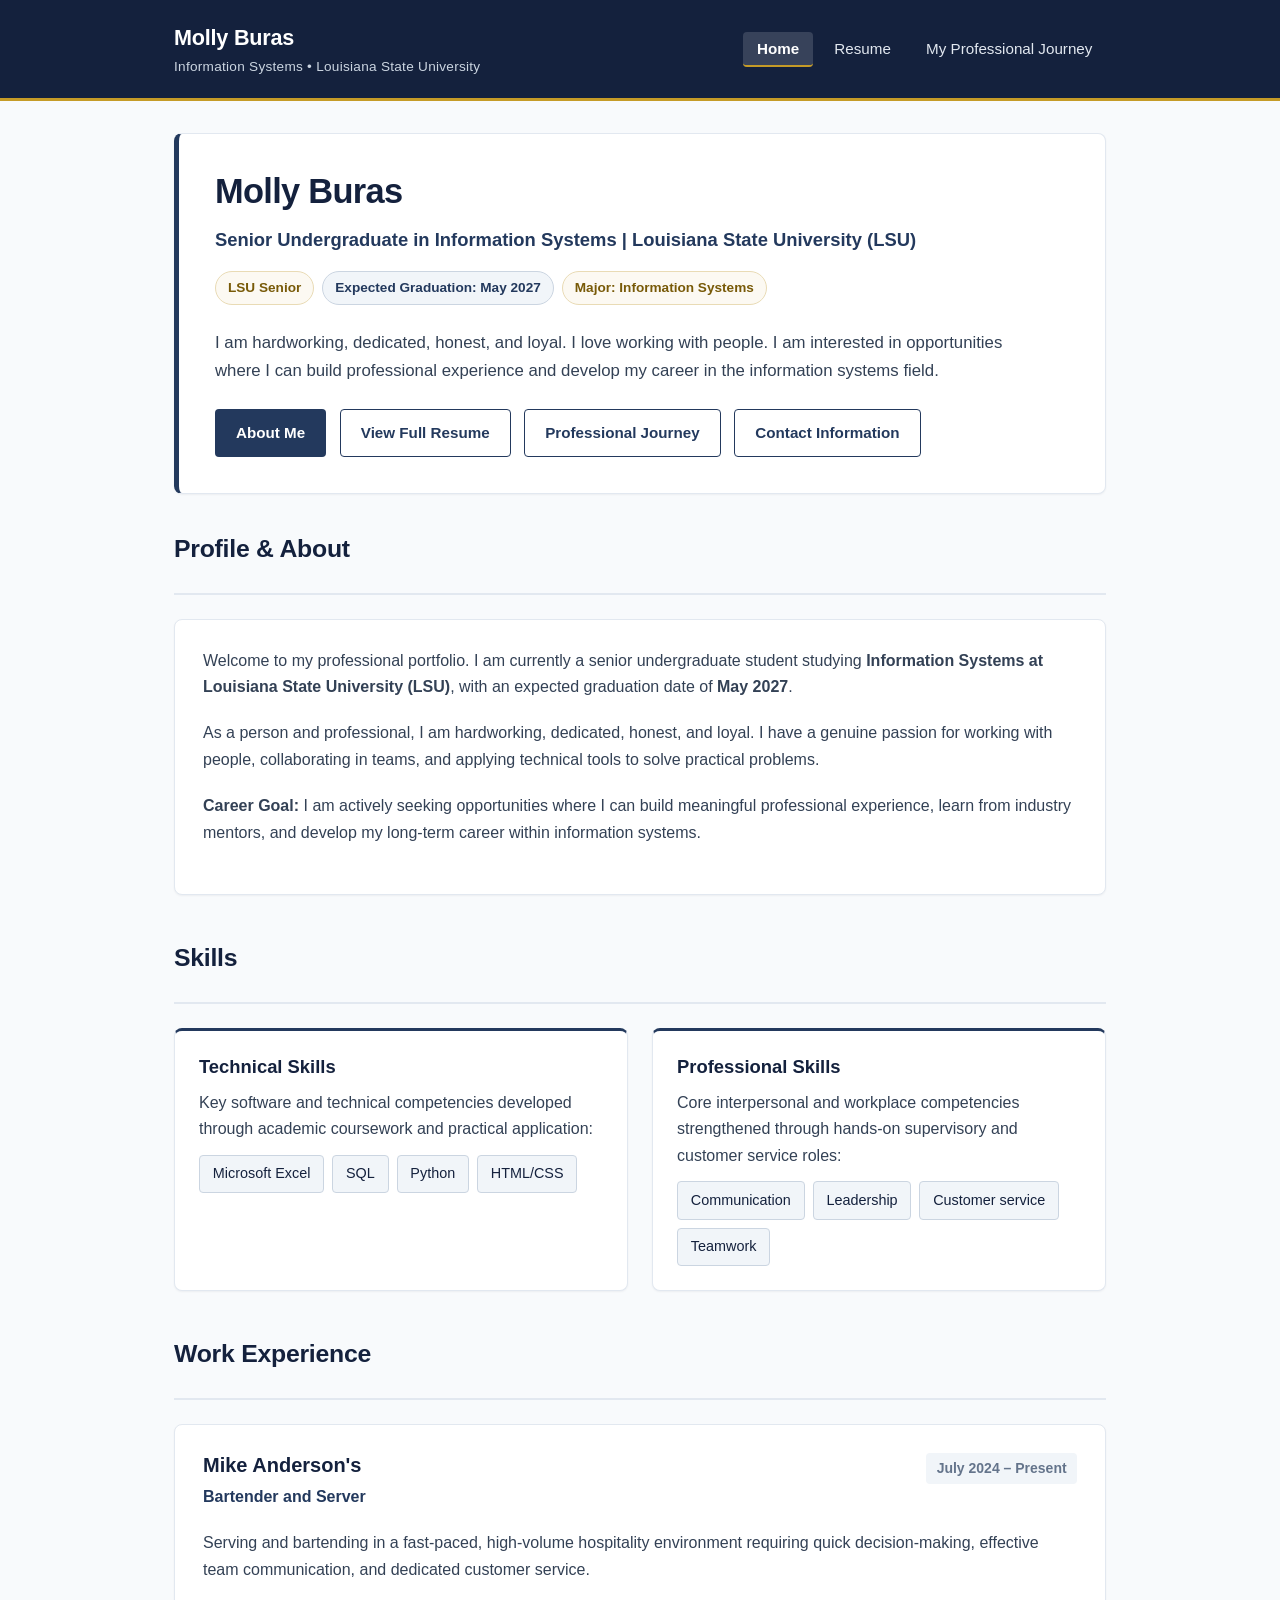
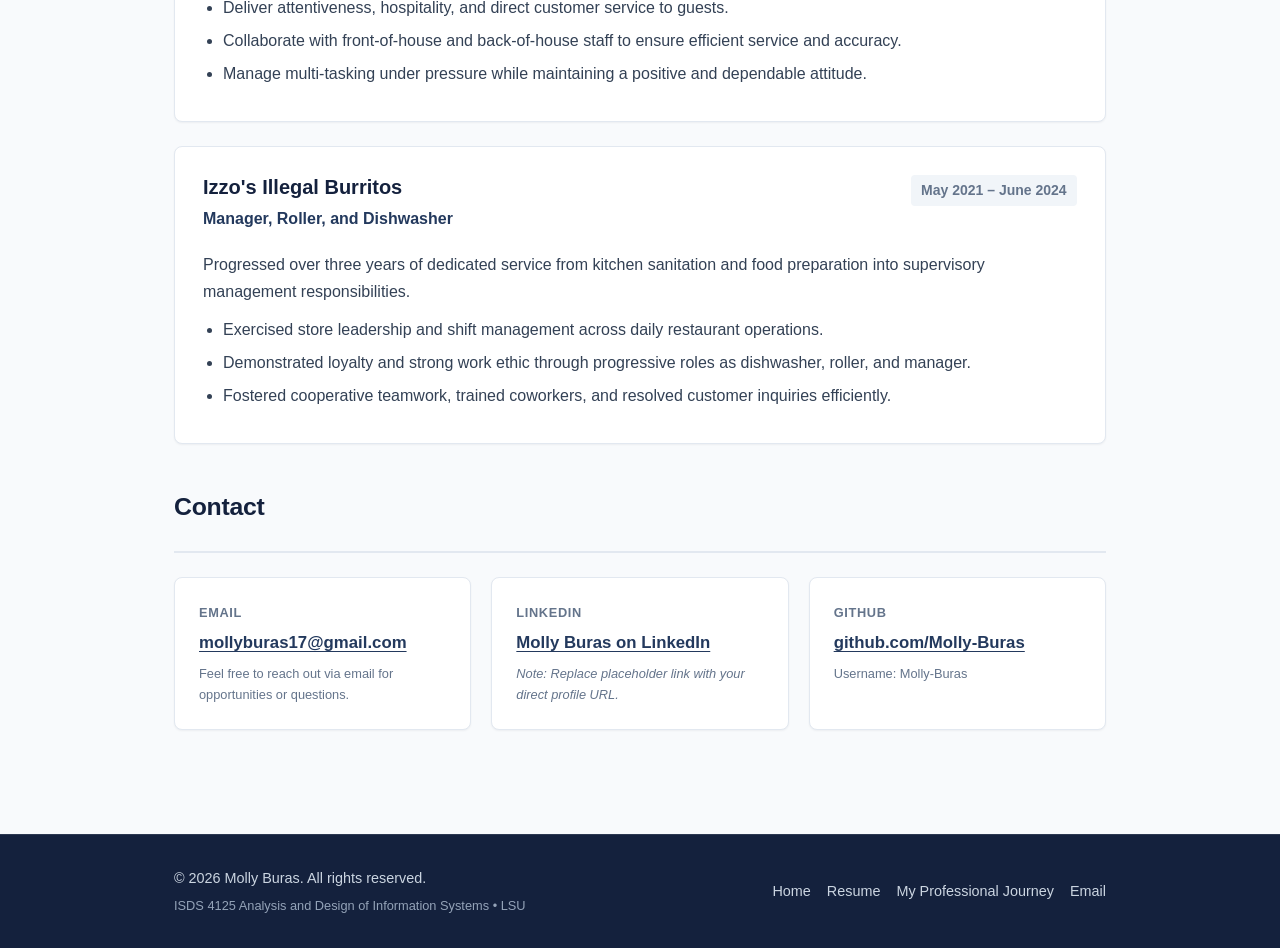
==== index.html @ 590ee188 "Create initial website structure" ====
<!DOCTYPE html>
<html lang="en">
<head>
  <meta charset="UTF-8">
  <meta name="viewport" content="width=device-width, initial-scale=1.0">
  <meta name="description" content="Professional portfolio of Molly Buras, an Information Systems senior undergraduate at Louisiana State University (LSU).">
  <title>Molly Buras | Information Systems Portfolio</title>
  <link rel="stylesheet" href="styles.css">
</head>
<body>

  <!-- Site Header & Navigation -->
  <header class="site-header">
    <div class="container header-container">
      <a href="index.html" class="brand" aria-label="Molly Buras Homepage">
        <span class="brand-name">Molly Buras</span>
        <span class="brand-tagline">Information Systems &bull; Louisiana State University</span>
      </a>
      <nav class="site-nav" aria-label="Main Navigation">
        <ul class="nav-list">
          <li><a href="index.html" class="nav-link active" aria-current="page">Home</a></li>
          <li><a href="resume.html" class="nav-link">Resume</a></li>
          <li><a href="project.html" class="nav-link">My Professional Journey</a></li>
        </ul>
      </nav>
    </div>
  </header>

  <!-- Main Content -->
  <main class="main-content container">

    <!-- Hero / Welcome Panel -->
    <section class="hero-panel" aria-labelledby="hero-title">
      <h1 id="hero-title">Molly Buras</h1>
      <p class="hero-subtitle">Senior Undergraduate in Information Systems | Louisiana State University (LSU)</p>
      
      <div class="badge-row">
        <span class="meta-badge">LSU Senior</span>
        <span class="meta-badge navy">Expected Graduation: May 2027</span>
        <span class="meta-badge">Major: Information Systems</span>
      </div>

      <p class="hero-description">
        I am hardworking, dedicated, honest, and loyal. I love working with people. I am interested in opportunities where I can build professional experience and develop my career in the information systems field.
      </p>

      <div class="hero-actions">
        <a href="#about" class="btn btn-primary">About Me</a>
        <a href="resume.html" class="btn btn-secondary">View Full Resume</a>
        <a href="project.html" class="btn btn-secondary">Professional Journey</a>
        <a href="#contact" class="btn btn-secondary">Contact Information</a>
      </div>
    </section>

    <!-- SECTION 1: Profile / About -->
    <section id="about" class="portfolio-section" aria-labelledby="about-heading">
      <div class="section-title">
        <h2 id="about-heading">Profile &amp; About</h2>
      </div>
      <div class="card">
        <p class="card-intro">
          Welcome to my professional portfolio. I am currently a senior undergraduate student studying <strong>Information Systems at Louisiana State University (LSU)</strong>, with an expected graduation date of <strong>May 2027</strong>.
        </p>
        <p class="card-intro">
          As a person and professional, I am hardworking, dedicated, honest, and loyal. I have a genuine passion for working with people, collaborating in teams, and applying technical tools to solve practical problems.
        </p>
        <p class="card-intro">
          <strong>Career Goal:</strong> I am actively seeking opportunities where I can build meaningful professional experience, learn from industry mentors, and develop my long-term career within information systems.
        </p>
      </div>
    </section>

    <!-- SECTION 2: Skills -->
    <section id="skills" class="portfolio-section" aria-labelledby="skills-heading">
      <div class="section-title">
        <h2 id="skills-heading">Skills</h2>
      </div>
      <div class="skills-grid">
        
        <!-- Technical Skills -->
        <article class="skill-category-card" aria-labelledby="tech-skills-title">
          <h3 id="tech-skills-title" class="skill-category-title">Technical Skills</h3>
          <p>Key software and technical competencies developed through academic coursework and practical application:</p>
          <ul class="skill-tags-list">
            <li class="skill-tag">Microsoft Excel</li>
            <li class="skill-tag">SQL</li>
            <li class="skill-tag">Python</li>
            <li class="skill-tag">HTML/CSS</li>
          </ul>
        </article>

        <!-- Professional Skills -->
        <article class="skill-category-card" aria-labelledby="prof-skills-title">
          <h3 id="prof-skills-title" class="skill-category-title">Professional Skills</h3>
          <p>Core interpersonal and workplace competencies strengthened through hands-on supervisory and customer service roles:</p>
          <ul class="skill-tags-list">
            <li class="skill-tag">Communication</li>
            <li class="skill-tag">Leadership</li>
            <li class="skill-tag">Customer service</li>
            <li class="skill-tag">Teamwork</li>
          </ul>
        </article>

      </div>
    </section>

    <!-- SECTION 3: Experience -->
    <section id="experience" class="portfolio-section" aria-labelledby="experience-heading">
      <div class="section-title">
        <h2 id="experience-heading">Work Experience</h2>
      </div>
      <div class="experience-list">

        <!-- Experience 1: Mike Anderson's -->
        <article class="experience-card" aria-labelledby="job-mike-andersons">
          <div class="experience-header">
            <div>
              <h3 id="job-mike-andersons" class="employer-name">Mike Anderson's</h3>
              <p class="experience-role">Bartender and Server</p>
            </div>
            <span class="experience-dates">July 2024 &ndash; Present</span>
          </div>
          <p class="experience-desc">
            Serving and bartending in a fast-paced, high-volume hospitality environment requiring quick decision-making, effective team communication, and dedicated customer service.
          </p>
          <ul class="experience-duties">
            <li>Deliver attentiveness, hospitality, and direct customer service to guests.</li>
            <li>Collaborate with front-of-house and back-of-house staff to ensure efficient service and accuracy.</li>
            <li>Manage multi-tasking under pressure while maintaining a positive and dependable attitude.</li>
          </ul>
        </article>

        <!-- Experience 2: Izzo's Illegal Burritos -->
        <article class="experience-card" aria-labelledby="job-izzos">
          <div class="experience-header">
            <div>
              <h3 id="job-izzos" class="employer-name">Izzo's Illegal Burritos</h3>
              <p class="experience-role">Manager, Roller, and Dishwasher</p>
            </div>
            <span class="experience-dates">May 2021 &ndash; June 2024</span>
          </div>
          <p class="experience-desc">
            Progressed over three years of dedicated service from kitchen sanitation and food preparation into supervisory management responsibilities.
          </p>
          <ul class="experience-duties">
            <li>Exercised store leadership and shift management across daily restaurant operations.</li>
            <li>Demonstrated loyalty and strong work ethic through progressive roles as dishwasher, roller, and manager.</li>
            <li>Fostered cooperative teamwork, trained coworkers, and resolved customer inquiries efficiently.</li>
          </ul>
        </article>

      </div>
    </section>

    <!-- SECTION 4: Contact -->
    <section id="contact" class="portfolio-section" aria-labelledby="contact-heading">
      <div class="section-title">
        <h2 id="contact-heading">Contact</h2>
      </div>
      <div class="contact-grid">

        <!-- Email Card -->
        <div class="contact-card">
          <p class="contact-card-label">Email</p>
          <p class="contact-card-value">
            <a href="mailto:mollyburas17@gmail.com">mollyburas17@gmail.com</a>
          </p>
          <p class="contact-card-note">Feel free to reach out via email for opportunities or questions.</p>
        </div>

        <!-- LinkedIn Card -->
        <div class="contact-card">
          <p class="contact-card-label">LinkedIn</p>
          <p class="contact-card-value">
            <!-- Clearly marked placeholder link for profile URL -->
            <a href="https://www.linkedin.com/in/REPLACE-WITH-YOUR-LINKEDIN-PROFILE" target="_blank" rel="noopener noreferrer">Molly Buras on LinkedIn</a>
          </p>
          <p class="contact-card-note"><em>Note: Replace placeholder link with your direct profile URL.</em></p>
        </div>

        <!-- GitHub Card -->
        <div class="contact-card">
          <p class="contact-card-label">GitHub</p>
          <p class="contact-card-value">
            <a href="https://github.com/Molly-Buras" target="_blank" rel="noopener noreferrer">github.com/Molly-Buras</a>
          </p>
          <p class="contact-card-note">Username: Molly-Buras</p>
        </div>

      </div>
    </section>

  </main>

  <!-- Site Footer -->
  <footer class="site-footer">
    <div class="container footer-container">
      <div class="footer-copy">
        <p>&copy; 2026 Molly Buras. All rights reserved.</p>
        <p class="footer-course-tag">ISDS 4125 Analysis and Design of Information Systems &bull; LSU</p>
      </div>
      <nav class="footer-nav" aria-label="Footer Navigation">
        <a href="index.html">Home</a>
        <a href="resume.html">Resume</a>
        <a href="project.html">My Professional Journey</a>
        <a href="mailto:mollyburas17@gmail.com">Email</a>
      </nav>
    </div>
  </footer>

</body>
</html>
---- styles.css ----
/* ==========================================================================
   Shared Stylesheet: Molly Buras Portfolio Website
   Palette: Professional Navy / Blue, Crisp White Space, Subtle Amber-Gold Accent
   ========================================================================== */

:root {
  /* Color Palette */
  --color-primary-navy: #14213d;
  --color-secondary-navy: #23395d;
  --color-navy-light: #2c4772;
  --color-accent: #c59b27;
  --color-accent-hover: #b0871d;
  --color-accent-soft: #fcf9f2;
  --color-accent-border: #e9dbb5;
  
  /* Neutrals & Surfaces */
  --color-bg: #f8fafc;
  --color-card-bg: #ffffff;
  --color-border: #e2e8f0;
  --color-border-subtle: #edf2f7;
  
  /* Typography Colors (High Contrast & Accessible) */
  --color-text-main: #0f172a;
  --color-text-body: #334155;
  --color-text-muted: #64748b;
  --color-text-inverse: #ffffff;
  
  /* Typography Settings */
  --font-family-base: -apple-system, BlinkMacSystemFont, "Segoe UI", Roboto, "Helvetica Neue", Arial, sans-serif;
  --font-family-heading: -apple-system, BlinkMacSystemFont, "Segoe UI", Roboto, "Helvetica Neue", Arial, sans-serif;
  
  /* Elevation & Shadows */
  --shadow-sm: 0 1px 2px 0 rgba(15, 23, 42, 0.05);
  --shadow-md: 0 4px 6px -1px rgba(15, 23, 42, 0.07), 0 2px 4px -2px rgba(15, 23, 42, 0.05);
  --shadow-lg: 0 10px 15px -3px rgba(15, 23, 42, 0.08), 0 4px 6px -4px rgba(15, 23, 42, 0.04);
  
  /* Layout Spacing */
  --container-max-width: 980px;
  --radius-sm: 4px;
  --radius-md: 8px;
  --radius-lg: 12px;
}

/* ==========================================================================
   CSS Reset & Base Rules
   ========================================================================== */
*,
*::before,
*::after {
  box-sizing: border-box;
  margin: 0;
  padding: 0;
}

html {
  font-size: 16px;
  scroll-behavior: smooth;
  -webkit-text-size-adjust: 100%;
}

body {
  font-family: var(--font-family-base);
  background-color: var(--color-bg);
  color: var(--color-text-body);
  line-height: 1.65;
  min-height: 100vh;
  display: flex;
  flex-direction: column;
}

img {
  max-width: 100%;
  height: auto;
  display: block;
}

a {
  color: var(--color-secondary-navy);
  text-decoration: underline;
  text-underline-offset: 3px;
  transition: color 0.15s ease, text-decoration-color 0.15s ease;
}

a:hover {
  color: var(--color-accent-hover);
}

a:focus-visible,
button:focus-visible {
  outline: 3px solid var(--color-accent);
  outline-offset: 2px;
  border-radius: var(--radius-sm);
}

/* ==========================================================================
   Layout Containers & Utilities
   ========================================================================== */
.container {
  width: 100%;
  max-width: var(--container-max-width);
  margin-left: auto;
  margin-right: auto;
  padding-left: 1.5rem;
  padding-right: 1.5rem;
}

.main-content {
  flex: 1 0 auto;
  padding-top: 2rem;
  padding-bottom: 3.5rem;
}

/* ==========================================================================
   Header & Navigation
   ========================================================================== */
.site-header {
  background-color: var(--color-primary-navy);
  color: var(--color-text-inverse);
  border-bottom: 3px solid var(--color-accent);
  position: relative;
  width: 100%;
}

.header-container {
  display: flex;
  align-items: center;
  justify-content: space-between;
  padding-top: 1.25rem;
  padding-bottom: 1.25rem;
  flex-wrap: wrap;
  gap: 1rem;
}

.brand {
  display: flex;
  flex-direction: column;
  text-decoration: none;
}

.brand-name {
  font-size: 1.35rem;
  font-weight: 700;
  letter-spacing: -0.01em;
  color: var(--color-text-inverse);
  text-decoration: none;
}

.brand-tagline {
  font-size: 0.85rem;
  color: #cbd5e1;
  font-weight: 400;
  letter-spacing: 0.02em;
}

.site-nav {
  display: flex;
  align-items: center;
}

.nav-list {
  display: flex;
  list-style: none;
  gap: 0.5rem;
  flex-wrap: wrap;
}

.nav-link {
  color: #e2e8f0;
  text-decoration: none;
  font-size: 0.95rem;
  font-weight: 500;
  padding: 0.5rem 0.85rem;
  border-radius: var(--radius-sm);
  transition: background-color 0.15s ease, color 0.15s ease;
}

.nav-link:hover {
  background-color: rgba(255, 255, 255, 0.1);
  color: var(--color-text-inverse);
}

.nav-link.active {
  background-color: rgba(255, 255, 255, 0.15);
  color: var(--color-text-inverse);
  border-bottom: 2px solid var(--color-accent);
  font-weight: 600;
}

/* ==========================================================================
   Headings & Section Titles
   ========================================================================== */
h1, h2, h3, h4 {
  color: var(--color-primary-navy);
  font-family: var(--font-family-heading);
  line-height: 1.25;
  font-weight: 700;
}

h1 {
  font-size: 2.15rem;
  margin-bottom: 0.75rem;
  letter-spacing: -0.02em;
}

h2 {
  font-size: 1.55rem;
  margin-bottom: 1.25rem;
  letter-spacing: -0.01em;
  position: relative;
  display: inline-block;
}

.section-title {
  display: flex;
  align-items: center;
  gap: 0.65rem;
  margin-bottom: 1.5rem;
  padding-bottom: 0.5rem;
  border-bottom: 2px solid var(--color-border);
}

.section-title::after {
  content: "";
  display: none;
}

h3 {
  font-size: 1.2rem;
  margin-bottom: 0.35rem;
}

/* ==========================================================================
   Hero & Intro Panels
   ========================================================================== */
.hero-panel {
  background-color: var(--color-card-bg);
  border: 1px solid var(--color-border);
  border-left: 5px solid var(--color-secondary-navy);
  border-radius: var(--radius-md);
  padding: 2.25rem;
  margin-bottom: 2.5rem;
  box-shadow: var(--shadow-sm);
}

.hero-subtitle {
  font-size: 1.15rem;
  color: var(--color-secondary-navy);
  font-weight: 600;
  margin-bottom: 1rem;
}

.hero-description {
  font-size: 1.05rem;
  color: var(--color-text-body);
  max-width: 800px;
  margin-bottom: 1.5rem;
}

.badge-row {
  display: flex;
  flex-wrap: wrap;
  gap: 0.5rem;
  margin-bottom: 1.5rem;
}

.meta-badge {
  display: inline-flex;
  align-items: center;
  background-color: var(--color-accent-soft);
  color: #785a08;
  border: 1px solid var(--color-accent-border);
  font-size: 0.85rem;
  font-weight: 600;
  padding: 0.3rem 0.75rem;
  border-radius: 999px;
}

.meta-badge.navy {
  background-color: #f1f5f9;
  color: var(--color-secondary-navy);
  border-color: #cbd5e1;
}

.hero-actions {
  display: flex;
  gap: 0.85rem;
  flex-wrap: wrap;
}

/* ==========================================================================
   Buttons
   ========================================================================== */
.btn {
  display: inline-flex;
  align-items: center;
  justify-content: center;
  padding: 0.65rem 1.25rem;
  font-size: 0.95rem;
  font-weight: 600;
  text-decoration: none;
  border-radius: var(--radius-sm);
  border: 1px solid transparent;
  cursor: pointer;
  transition: background-color 0.15s ease, border-color 0.15s ease, color 0.15s ease;
}

.btn-primary {
  background-color: var(--color-secondary-navy);
  color: var(--color-text-inverse);
}

.btn-primary:hover {
  background-color: var(--color-primary-navy);
  color: var(--color-text-inverse);
  text-decoration: none;
}

.btn-secondary {
  background-color: transparent;
  border-color: var(--color-secondary-navy);
  color: var(--color-secondary-navy);
}

.btn-secondary:hover {
  background-color: #f1f5f9;
  text-decoration: none;
}

/* ==========================================================================
   Sections & Cards
   ========================================================================== */
.portfolio-section {
  margin-bottom: 3rem;
}

.card {
  background-color: var(--color-card-bg);
  border: 1px solid var(--color-border);
  border-radius: var(--radius-md);
  padding: 1.75rem;
  box-shadow: var(--shadow-sm);
  margin-bottom: 1.25rem;
}

.card-intro {
  margin-bottom: 1.25rem;
  color: var(--color-text-body);
}

/* ==========================================================================
   Skills Grid
   ========================================================================== */
.skills-grid {
  display: grid;
  grid-template-columns: repeat(2, 1fr);
  gap: 1.5rem;
}

.skill-category-card {
  background-color: var(--color-card-bg);
  border: 1px solid var(--color-border);
  border-top: 3px solid var(--color-secondary-navy);
  border-radius: var(--radius-md);
  padding: 1.5rem;
  box-shadow: var(--shadow-sm);
}

.skill-category-title {
  font-size: 1.15rem;
  color: var(--color-primary-navy);
  margin-bottom: 0.75rem;
  display: flex;
  align-items: center;
  gap: 0.5rem;
}

.skill-tags-list {
  display: flex;
  flex-wrap: wrap;
  gap: 0.5rem;
  list-style: none;
  margin-top: 0.75rem;
}

.skill-tag {
  background-color: #f1f5f9;
  color: var(--color-primary-navy);
  font-size: 0.9rem;
  font-weight: 500;
  padding: 0.4rem 0.8rem;
  border-radius: var(--radius-sm);
  border: 1px solid #cbd5e1;
}

/* ==========================================================================
   Experience Entries
   ========================================================================== */
.experience-list {
  display: flex;
  flex-direction: column;
  gap: 1.5rem;
}

.experience-card {
  background-color: var(--color-card-bg);
  border: 1px solid var(--color-border);
  border-radius: var(--radius-md);
  padding: 1.75rem;
  box-shadow: var(--shadow-sm);
}

.experience-header {
  display: flex;
  justify-content: space-between;
  align-items: flex-start;
  flex-wrap: wrap;
  gap: 0.5rem;
  margin-bottom: 0.5rem;
}

.employer-name {
  font-size: 1.25rem;
  font-weight: 700;
  color: var(--color-primary-navy);
}

.experience-dates {
  font-size: 0.875rem;
  font-weight: 600;
  color: var(--color-text-muted);
  background-color: #f1f5f9;
  padding: 0.25rem 0.65rem;
  border-radius: var(--radius-sm);
}

.experience-role {
  font-size: 1rem;
  font-weight: 600;
  color: var(--color-secondary-navy);
  margin-bottom: 0.75rem;
}

.experience-desc {
  margin-bottom: 0.75rem;
}

.experience-duties {
  list-style-type: disc;
  margin-left: 1.25rem;
  color: var(--color-text-body);
}

.experience-duties li {
  margin-bottom: 0.4rem;
}

/* ==========================================================================
   Contact Section
   ========================================================================== */
.contact-grid {
  display: grid;
  grid-template-columns: repeat(auto-fit, minmax(240px, 1fr));
  gap: 1.25rem;
}

.contact-card {
  background-color: var(--color-card-bg);
  border: 1px solid var(--color-border);
  border-radius: var(--radius-md);
  padding: 1.5rem;
  box-shadow: var(--shadow-sm);
}

.contact-card-label {
  font-size: 0.8rem;
  font-weight: 700;
  text-transform: uppercase;
  letter-spacing: 0.05em;
  color: var(--color-text-muted);
  margin-bottom: 0.35rem;
}

.contact-card-value {
  font-size: 1.05rem;
  font-weight: 600;
  color: var(--color-primary-navy);
  word-break: break-word;
}

.contact-card-note {
  font-size: 0.8rem;
  color: var(--color-text-muted);
  margin-top: 0.4rem;
}

/* ==========================================================================
   Resume Specific Styles
   ========================================================================== */
.resume-sheet {
  background-color: var(--color-card-bg);
  border: 1px solid var(--color-border);
  border-radius: var(--radius-md);
  padding: 2.5rem;
  box-shadow: var(--shadow-sm);
}

.resume-header {
  border-bottom: 2px solid var(--color-secondary-navy);
  padding-bottom: 1.5rem;
  margin-bottom: 2rem;
}

.resume-name {
  font-size: 2.2rem;
  color: var(--color-primary-navy);
  margin-bottom: 0.35rem;
}

.resume-tagline {
  font-size: 1.1rem;
  color: var(--color-secondary-navy);
  font-weight: 600;
  margin-bottom: 0.85rem;
}

.resume-contact-bar {
  display: flex;
  flex-wrap: wrap;
  gap: 1.25rem;
  font-size: 0.95rem;
  color: var(--color-text-body);
}

.resume-contact-item {
  display: flex;
  align-items: center;
  gap: 0.35rem;
}

.resume-section {
  margin-bottom: 2rem;
}

.resume-section-title {
  font-size: 1.25rem;
  text-transform: uppercase;
  letter-spacing: 0.04em;
  color: var(--color-primary-navy);
  border-bottom: 1px solid var(--color-border);
  padding-bottom: 0.4rem;
  margin-bottom: 1rem;
}

.resume-item {
  margin-bottom: 1.5rem;
}

.resume-item:last-child {
  margin-bottom: 0;
}

.resume-item-header {
  display: flex;
  justify-content: space-between;
  align-items: baseline;
  flex-wrap: wrap;
  gap: 0.5rem;
  margin-bottom: 0.25rem;
}

.resume-item-title {
  font-size: 1.05rem;
  font-weight: 700;
  color: var(--color-primary-navy);
}

.resume-item-subtitle {
  font-size: 0.95rem;
  font-weight: 600;
  color: var(--color-secondary-navy);
  margin-bottom: 0.5rem;
}

.resume-item-date {
  font-size: 0.875rem;
  font-weight: 600;
  color: var(--color-text-muted);
}

.resume-actions-bar {
  display: flex;
  justify-content: flex-end;
  margin-bottom: 1rem;
}

/* ==========================================================================
   Project / Professional Journey Narrative Styles
   ========================================================================== */
.journey-article {
  background-color: var(--color-card-bg);
  border: 1px solid var(--color-border);
  border-radius: var(--radius-md);
  padding: 2.5rem;
  box-shadow: var(--shadow-sm);
}

.journey-lead {
  font-size: 1.15rem;
  color: var(--color-text-body);
  line-height: 1.7;
  margin-bottom: 2rem;
  padding-bottom: 1.5rem;
  border-bottom: 1px solid var(--color-border);
}

.journey-block {
  margin-bottom: 2.25rem;
}

.journey-block-title {
  font-size: 1.3rem;
  color: var(--color-primary-navy);
  margin-bottom: 0.75rem;
}

.journey-text {
  margin-bottom: 1rem;
  color: var(--color-text-body);
}

.journey-highlight-box {
  background-color: var(--color-accent-soft);
  border-left: 4px solid var(--color-accent);
  padding: 1.25rem 1.5rem;
  border-radius: 0 var(--radius-md) var(--radius-md) 0;
  margin: 1.5rem 0;
}

.journey-highlight-title {
  font-size: 1rem;
  font-weight: 700;
  color: #785a08;
  margin-bottom: 0.35rem;
}

.journey-highlight-text {
  font-size: 0.95rem;
  color: #4a3b10;
  margin: 0;
}

/* ==========================================================================
   Footer
   ========================================================================== */
.site-footer {
  background-color: var(--color-primary-navy);
  color: #cbd5e1;
  border-top: 1px solid rgba(255, 255, 255, 0.1);
  padding-top: 2rem;
  padding-bottom: 2rem;
  font-size: 0.9rem;
  margin-top: auto;
}

.footer-container {
  display: flex;
  justify-content: space-between;
  align-items: center;
  flex-wrap: wrap;
  gap: 1.25rem;
}

.footer-copy {
  display: flex;
  flex-direction: column;
  gap: 0.25rem;
}

.footer-course-tag {
  color: #94a3b8;
  font-size: 0.8rem;
}

.footer-nav {
  display: flex;
  gap: 1rem;
  flex-wrap: wrap;
}

.footer-nav a {
  color: #cbd5e1;
  text-decoration: none;
}

.footer-nav a:hover {
  color: var(--color-accent);
}

/* ==========================================================================
   Print Styles for Resume
   ========================================================================== */
@media print {
  body {
    background-color: #ffffff;
    color: #000000;
    font-size: 11pt;
  }
  
  .site-header,
  .site-footer,
  .resume-actions-bar,
  .btn {
    display: none !important;
  }
  
  .main-content {
    padding: 0;
  }
  
  .resume-sheet {
    border: none;
    box-shadow: none;
    padding: 0;
  }
  
  a {
    color: #000000;
    text-decoration: none;
  }
}

/* ==========================================================================
   Responsive Breakpoints
   ========================================================================== */
@media (max-width: 768px) {
  .header-container {
    flex-direction: column;
    align-items: flex-start;
  }
  
  .nav-list {
    width: 100%;
    justify-content: flex-start;
  }
  
  .skills-grid {
    grid-template-columns: 1fr;
  }
  
  .hero-panel,
  .resume-sheet,
  .journey-article {
    padding: 1.5rem;
  }
  
  .experience-header {
    flex-direction: column;
    align-items: flex-start;
  }
  
  .footer-container {
    flex-direction: column;
    align-items: flex-start;
  }
}

@media (max-width: 480px) {
  h1 {
    font-size: 1.75rem;
  }
  
  h2 {
    font-size: 1.35rem;
  }
  
  .hero-actions {
    flex-direction: column;
    width: 100%;
  }
  
  .hero-actions .btn {
    width: 100%;
  }
  
  .nav-link {
    padding: 0.4rem 0.6rem;
    font-size: 0.875rem;
  }
}
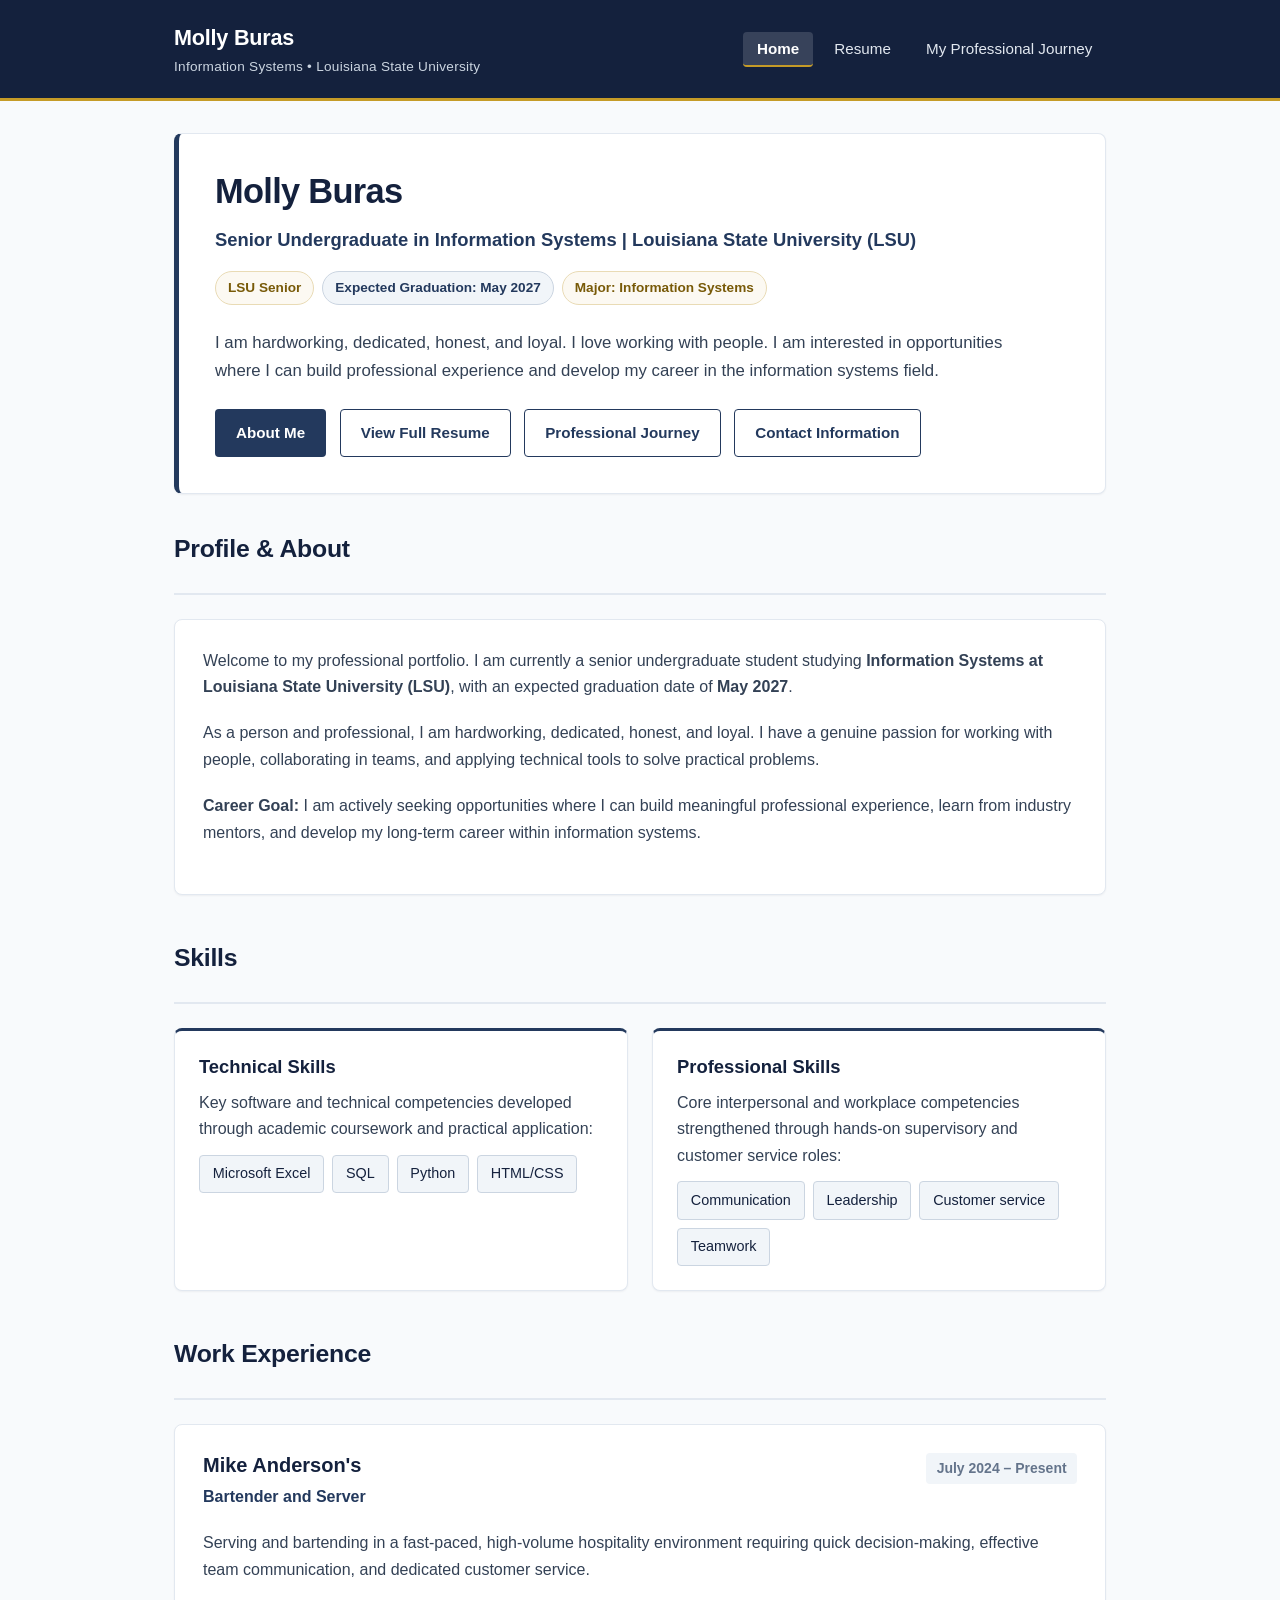
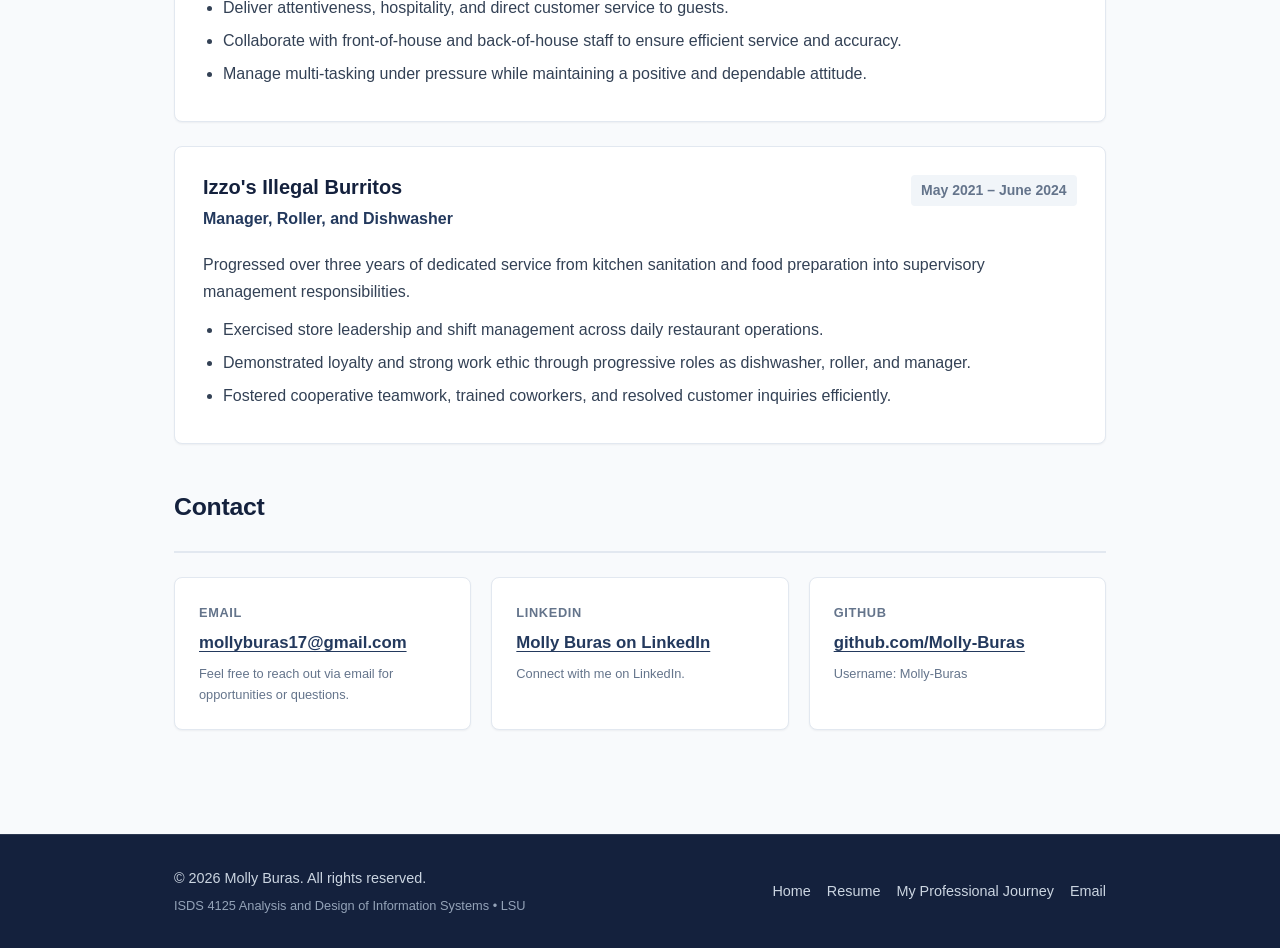
==== commit c2c5c9f7: "Add LinkedIn profile link" ====
--- a/index.html
+++ b/index.html
@@ -1,12 +1,15 @@
 <!DOCTYPE html>
 <html lang="en">
+
 <head>
   <meta charset="UTF-8">
   <meta name="viewport" content="width=device-width, initial-scale=1.0">
-  <meta name="description" content="Professional portfolio of Molly Buras, an Information Systems senior undergraduate at Louisiana State University (LSU).">
+  <meta name="description"
+    content="Professional portfolio of Molly Buras, an Information Systems senior undergraduate at Louisiana State University (LSU).">
   <title>Molly Buras | Information Systems Portfolio</title>
   <link rel="stylesheet" href="styles.css">
 </head>
+
 <body>
 
   <!-- Site Header & Navigation -->
@@ -33,7 +36,7 @@
     <section class="hero-panel" aria-labelledby="hero-title">
       <h1 id="hero-title">Molly Buras</h1>
       <p class="hero-subtitle">Senior Undergraduate in Information Systems | Louisiana State University (LSU)</p>
-      
+
       <div class="badge-row">
         <span class="meta-badge">LSU Senior</span>
         <span class="meta-badge navy">Expected Graduation: May 2027</span>
@@ -41,7 +44,8 @@
       </div>
 
       <p class="hero-description">
-        I am hardworking, dedicated, honest, and loyal. I love working with people. I am interested in opportunities where I can build professional experience and develop my career in the information systems field.
+        I am hardworking, dedicated, honest, and loyal. I love working with people. I am interested in opportunities
+        where I can build professional experience and develop my career in the information systems field.
       </p>
 
       <div class="hero-actions">
@@ -59,13 +63,17 @@
       </div>
       <div class="card">
         <p class="card-intro">
-          Welcome to my professional portfolio. I am currently a senior undergraduate student studying <strong>Information Systems at Louisiana State University (LSU)</strong>, with an expected graduation date of <strong>May 2027</strong>.
+          Welcome to my professional portfolio. I am currently a senior undergraduate student studying
+          <strong>Information Systems at Louisiana State University (LSU)</strong>, with an expected graduation date of
+          <strong>May 2027</strong>.
         </p>
         <p class="card-intro">
-          As a person and professional, I am hardworking, dedicated, honest, and loyal. I have a genuine passion for working with people, collaborating in teams, and applying technical tools to solve practical problems.
+          As a person and professional, I am hardworking, dedicated, honest, and loyal. I have a genuine passion for
+          working with people, collaborating in teams, and applying technical tools to solve practical problems.
         </p>
         <p class="card-intro">
-          <strong>Career Goal:</strong> I am actively seeking opportunities where I can build meaningful professional experience, learn from industry mentors, and develop my long-term career within information systems.
+          <strong>Career Goal:</strong> I am actively seeking opportunities where I can build meaningful professional
+          experience, learn from industry mentors, and develop my long-term career within information systems.
         </p>
       </div>
     </section>
@@ -76,11 +84,12 @@
         <h2 id="skills-heading">Skills</h2>
       </div>
       <div class="skills-grid">
-        
+
         <!-- Technical Skills -->
         <article class="skill-category-card" aria-labelledby="tech-skills-title">
           <h3 id="tech-skills-title" class="skill-category-title">Technical Skills</h3>
-          <p>Key software and technical competencies developed through academic coursework and practical application:</p>
+          <p>Key software and technical competencies developed through academic coursework and practical application:
+          </p>
           <ul class="skill-tags-list">
             <li class="skill-tag">Microsoft Excel</li>
             <li class="skill-tag">SQL</li>
@@ -92,7 +101,8 @@
         <!-- Professional Skills -->
         <article class="skill-category-card" aria-labelledby="prof-skills-title">
           <h3 id="prof-skills-title" class="skill-category-title">Professional Skills</h3>
-          <p>Core interpersonal and workplace competencies strengthened through hands-on supervisory and customer service roles:</p>
+          <p>Core interpersonal and workplace competencies strengthened through hands-on supervisory and customer
+            service roles:</p>
           <ul class="skill-tags-list">
             <li class="skill-tag">Communication</li>
             <li class="skill-tag">Leadership</li>
@@ -121,7 +131,8 @@
             <span class="experience-dates">July 2024 &ndash; Present</span>
           </div>
           <p class="experience-desc">
-            Serving and bartending in a fast-paced, high-volume hospitality environment requiring quick decision-making, effective team communication, and dedicated customer service.
+            Serving and bartending in a fast-paced, high-volume hospitality environment requiring quick decision-making,
+            effective team communication, and dedicated customer service.
           </p>
           <ul class="experience-duties">
             <li>Deliver attentiveness, hospitality, and direct customer service to guests.</li>
@@ -140,11 +151,13 @@
             <span class="experience-dates">May 2021 &ndash; June 2024</span>
           </div>
           <p class="experience-desc">
-            Progressed over three years of dedicated service from kitchen sanitation and food preparation into supervisory management responsibilities.
+            Progressed over three years of dedicated service from kitchen sanitation and food preparation into
+            supervisory management responsibilities.
           </p>
           <ul class="experience-duties">
             <li>Exercised store leadership and shift management across daily restaurant operations.</li>
-            <li>Demonstrated loyalty and strong work ethic through progressive roles as dishwasher, roller, and manager.</li>
+            <li>Demonstrated loyalty and strong work ethic through progressive roles as dishwasher, roller, and manager.
+            </li>
             <li>Fostered cooperative teamwork, trained coworkers, and resolved customer inquiries efficiently.</li>
           </ul>
         </article>
@@ -172,17 +185,18 @@
         <div class="contact-card">
           <p class="contact-card-label">LinkedIn</p>
           <p class="contact-card-value">
-            <!-- Clearly marked placeholder link for profile URL -->
-            <a href="https://www.linkedin.com/in/REPLACE-WITH-YOUR-LINKEDIN-PROFILE" target="_blank" rel="noopener noreferrer">Molly Buras on LinkedIn</a>
-          </p>
-          <p class="contact-card-note"><em>Note: Replace placeholder link with your direct profile URL.</em></p>
+            <a href="https://www.linkedin.com/in/molly-buras-080111320/" target="_blank" rel="noopener noreferrer">Molly
+              Buras on LinkedIn</a>
+          </p>
+          <p class="contact-card-note">Connect with me on LinkedIn.</p>
         </div>
 
         <!-- GitHub Card -->
         <div class="contact-card">
           <p class="contact-card-label">GitHub</p>
           <p class="contact-card-value">
-            <a href="https://github.com/Molly-Buras" target="_blank" rel="noopener noreferrer">github.com/Molly-Buras</a>
+            <a href="https://github.com/Molly-Buras" target="_blank"
+              rel="noopener noreferrer">github.com/Molly-Buras</a>
           </p>
           <p class="contact-card-note">Username: Molly-Buras</p>
         </div>
@@ -209,4 +223,5 @@
   </footer>
 
 </body>
-</html>
+
+</html>
--- a/styles.css
+++ b/styles.css
@@ -12,28 +12,28 @@
   --color-accent-hover: #b0871d;
   --color-accent-soft: #fcf9f2;
   --color-accent-border: #e9dbb5;
-  
+
   /* Neutrals & Surfaces */
   --color-bg: #f8fafc;
   --color-card-bg: #ffffff;
   --color-border: #e2e8f0;
   --color-border-subtle: #edf2f7;
-  
+
   /* Typography Colors (High Contrast & Accessible) */
   --color-text-main: #0f172a;
   --color-text-body: #334155;
   --color-text-muted: #64748b;
   --color-text-inverse: #ffffff;
-  
+
   /* Typography Settings */
   --font-family-base: -apple-system, BlinkMacSystemFont, "Segoe UI", Roboto, "Helvetica Neue", Arial, sans-serif;
   --font-family-heading: -apple-system, BlinkMacSystemFont, "Segoe UI", Roboto, "Helvetica Neue", Arial, sans-serif;
-  
+
   /* Elevation & Shadows */
   --shadow-sm: 0 1px 2px 0 rgba(15, 23, 42, 0.05);
   --shadow-md: 0 4px 6px -1px rgba(15, 23, 42, 0.07), 0 2px 4px -2px rgba(15, 23, 42, 0.05);
   --shadow-lg: 0 10px 15px -3px rgba(15, 23, 42, 0.08), 0 4px 6px -4px rgba(15, 23, 42, 0.04);
-  
+
   /* Layout Spacing */
   --container-max-width: 980px;
   --radius-sm: 4px;
@@ -189,7 +189,10 @@
 /* ==========================================================================
    Headings & Section Titles
    ========================================================================== */
-h1, h2, h3, h4 {
+h1,
+h2,
+h3,
+h4 {
   color: var(--color-primary-navy);
   font-family: var(--font-family-heading);
   line-height: 1.25;
@@ -705,24 +708,24 @@
     color: #000000;
     font-size: 11pt;
   }
-  
+
   .site-header,
   .site-footer,
   .resume-actions-bar,
   .btn {
     display: none !important;
   }
-  
+
   .main-content {
     padding: 0;
   }
-  
+
   .resume-sheet {
     border: none;
     box-shadow: none;
     padding: 0;
   }
-  
+
   a {
     color: #000000;
     text-decoration: none;
@@ -737,27 +740,27 @@
     flex-direction: column;
     align-items: flex-start;
   }
-  
+
   .nav-list {
     width: 100%;
     justify-content: flex-start;
   }
-  
+
   .skills-grid {
     grid-template-columns: 1fr;
   }
-  
+
   .hero-panel,
   .resume-sheet,
   .journey-article {
     padding: 1.5rem;
   }
-  
+
   .experience-header {
     flex-direction: column;
     align-items: flex-start;
   }
-  
+
   .footer-container {
     flex-direction: column;
     align-items: flex-start;
@@ -768,22 +771,22 @@
   h1 {
     font-size: 1.75rem;
   }
-  
+
   h2 {
     font-size: 1.35rem;
   }
-  
+
   .hero-actions {
     flex-direction: column;
     width: 100%;
   }
-  
+
   .hero-actions .btn {
     width: 100%;
   }
-  
+
   .nav-link {
     padding: 0.4rem 0.6rem;
     font-size: 0.875rem;
   }
-}
+}
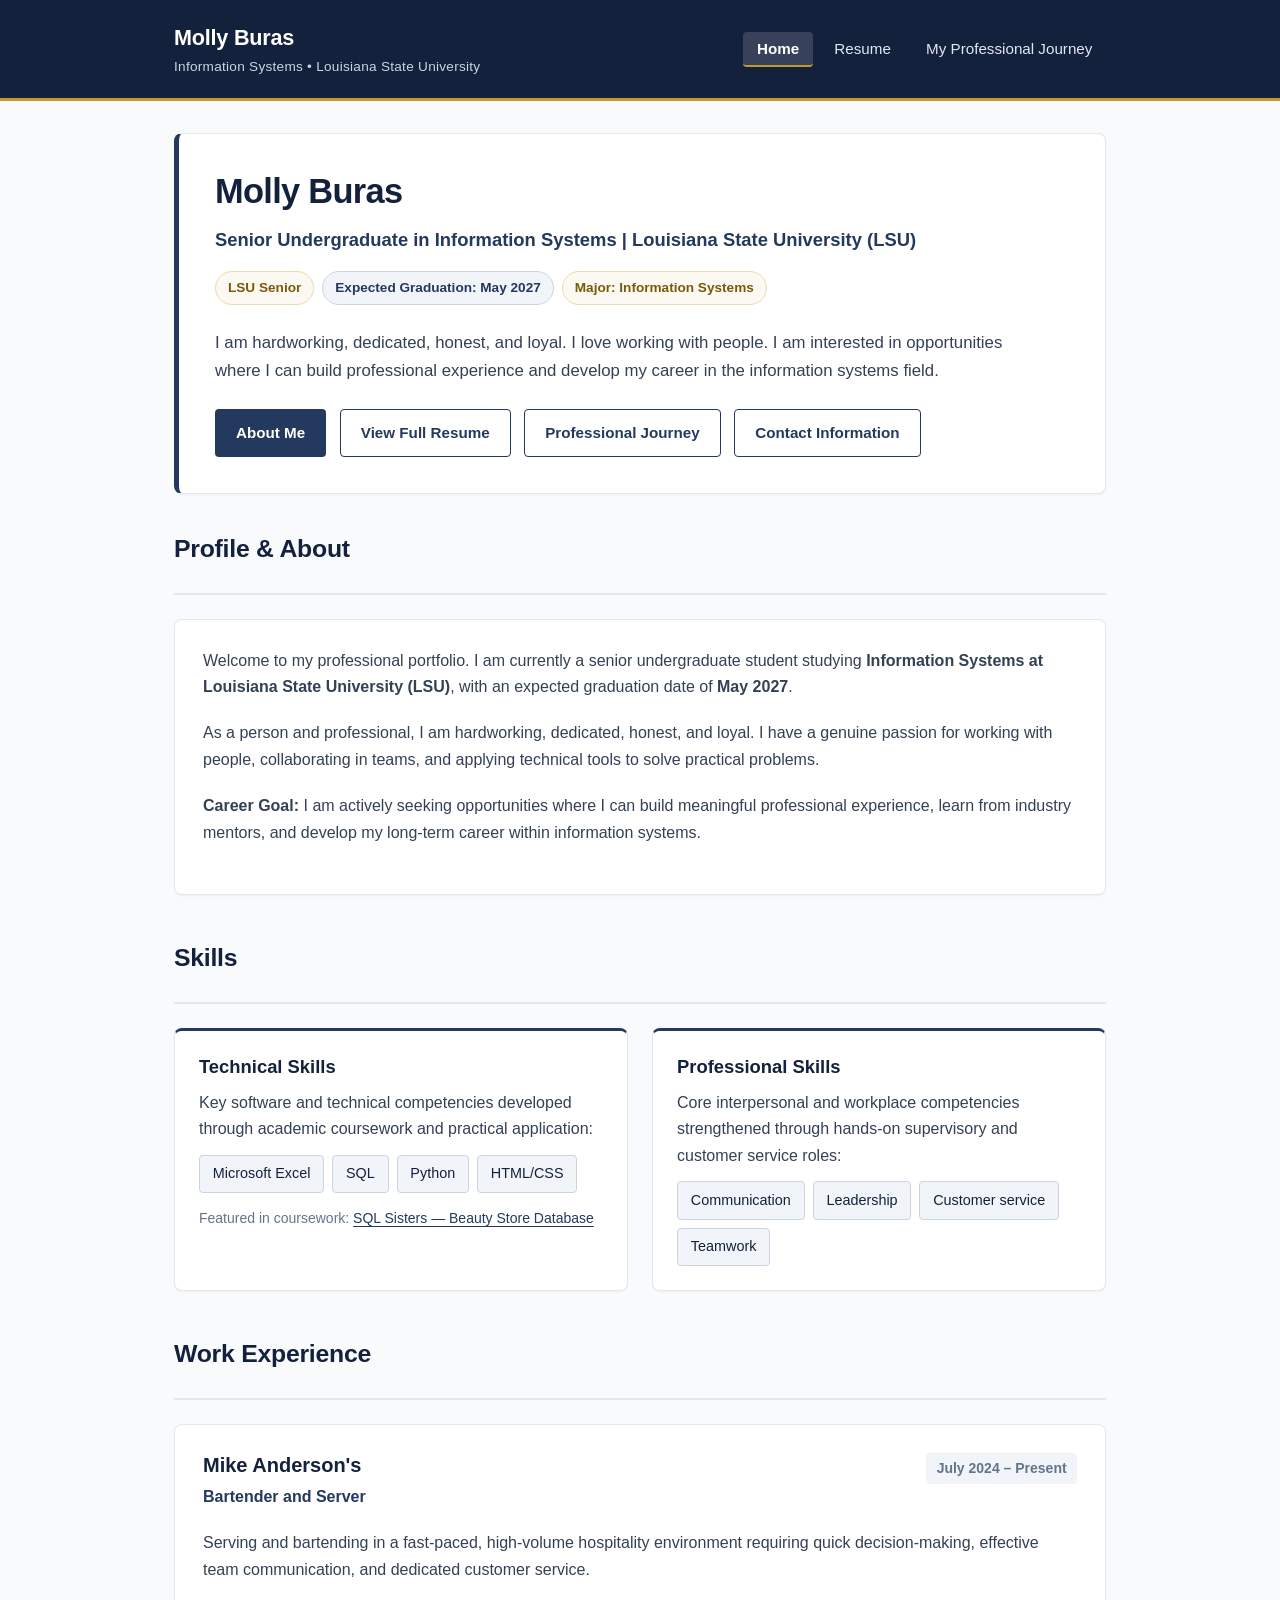
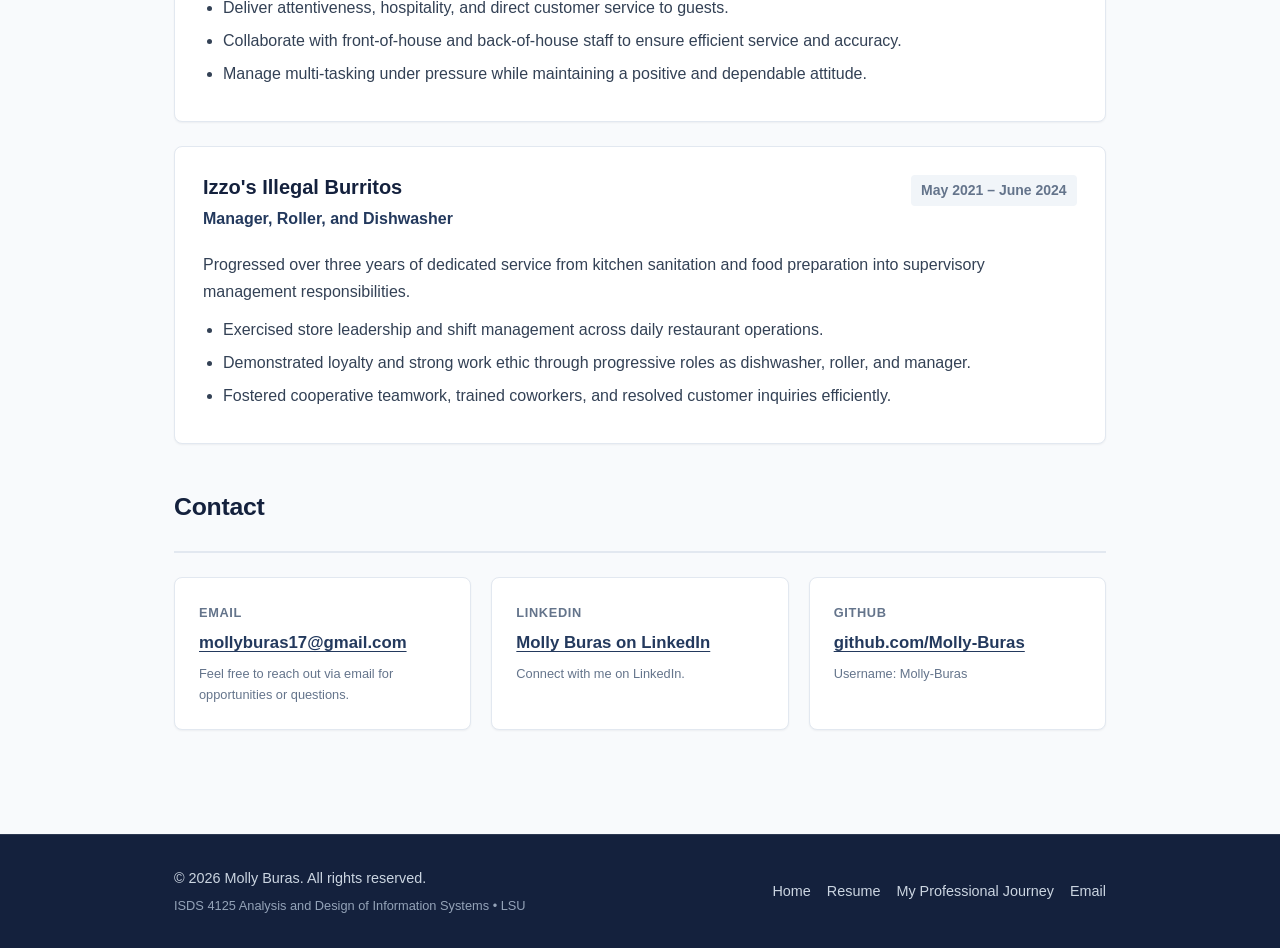
==== commit 6e0abb0f: "Adding Project" ====
--- a/index.html
+++ b/index.html
@@ -96,6 +96,9 @@
             <li class="skill-tag">Python</li>
             <li class="skill-tag">HTML/CSS</li>
           </ul>
+          <p style="margin-top: 0.85rem; font-size: 0.875rem; color: var(--color-text-muted);">
+            Featured in coursework: <a href="project.html#sql-sisters">SQL Sisters &mdash; Beauty Store Database</a>
+          </p>
         </article>
 
         <!-- Professional Skills -->
--- a/styles.css
+++ b/styles.css
@@ -653,6 +653,65 @@
 }
 
 /* ==========================================================================
+   Project Case Study & SQL Query Matrix Styles
+   ========================================================================== */
+.project-case-study {
+  background-color: #ffffff;
+  border: 1px solid var(--color-border);
+  border-left: 5px solid var(--color-secondary-navy);
+  border-radius: var(--radius-md);
+  padding: 1.75rem;
+  margin: 1.5rem 0 2rem 0;
+  box-shadow: var(--shadow-sm);
+}
+
+.project-case-study h3 {
+  font-size: 1.25rem;
+  color: var(--color-primary-navy);
+  margin-bottom: 0.5rem;
+}
+
+.project-meta-badges {
+  display: flex;
+  flex-wrap: wrap;
+  gap: 0.5rem;
+  margin-bottom: 1.25rem;
+}
+
+.query-matrix-grid {
+  display: grid;
+  grid-template-columns: repeat(auto-fit, minmax(220px, 1fr));
+  gap: 1rem;
+  margin: 1.25rem 0 1.5rem 0;
+}
+
+.query-matrix-card {
+  background-color: var(--color-bg);
+  border: 1px solid var(--color-border);
+  border-radius: var(--radius-sm);
+  padding: 0.85rem 1rem;
+}
+
+.query-skill-code {
+  display: inline-block;
+  font-family: ui-monospace, SFMono-Regular, Menlo, Monaco, Consolas, "Liberation Mono", "Courier New", monospace;
+  font-size: 0.825rem;
+  font-weight: 700;
+  color: var(--color-secondary-navy);
+  background-color: #e2e8f0;
+  padding: 0.15rem 0.45rem;
+  border-radius: var(--radius-sm);
+  margin-bottom: 0.35rem;
+}
+
+.query-skill-desc {
+  font-size: 0.85rem;
+  color: var(--color-text-body);
+  line-height: 1.45;
+  margin: 0;
+}
+
+/* ==========================================================================
    Footer
    ========================================================================== */
 .site-footer {
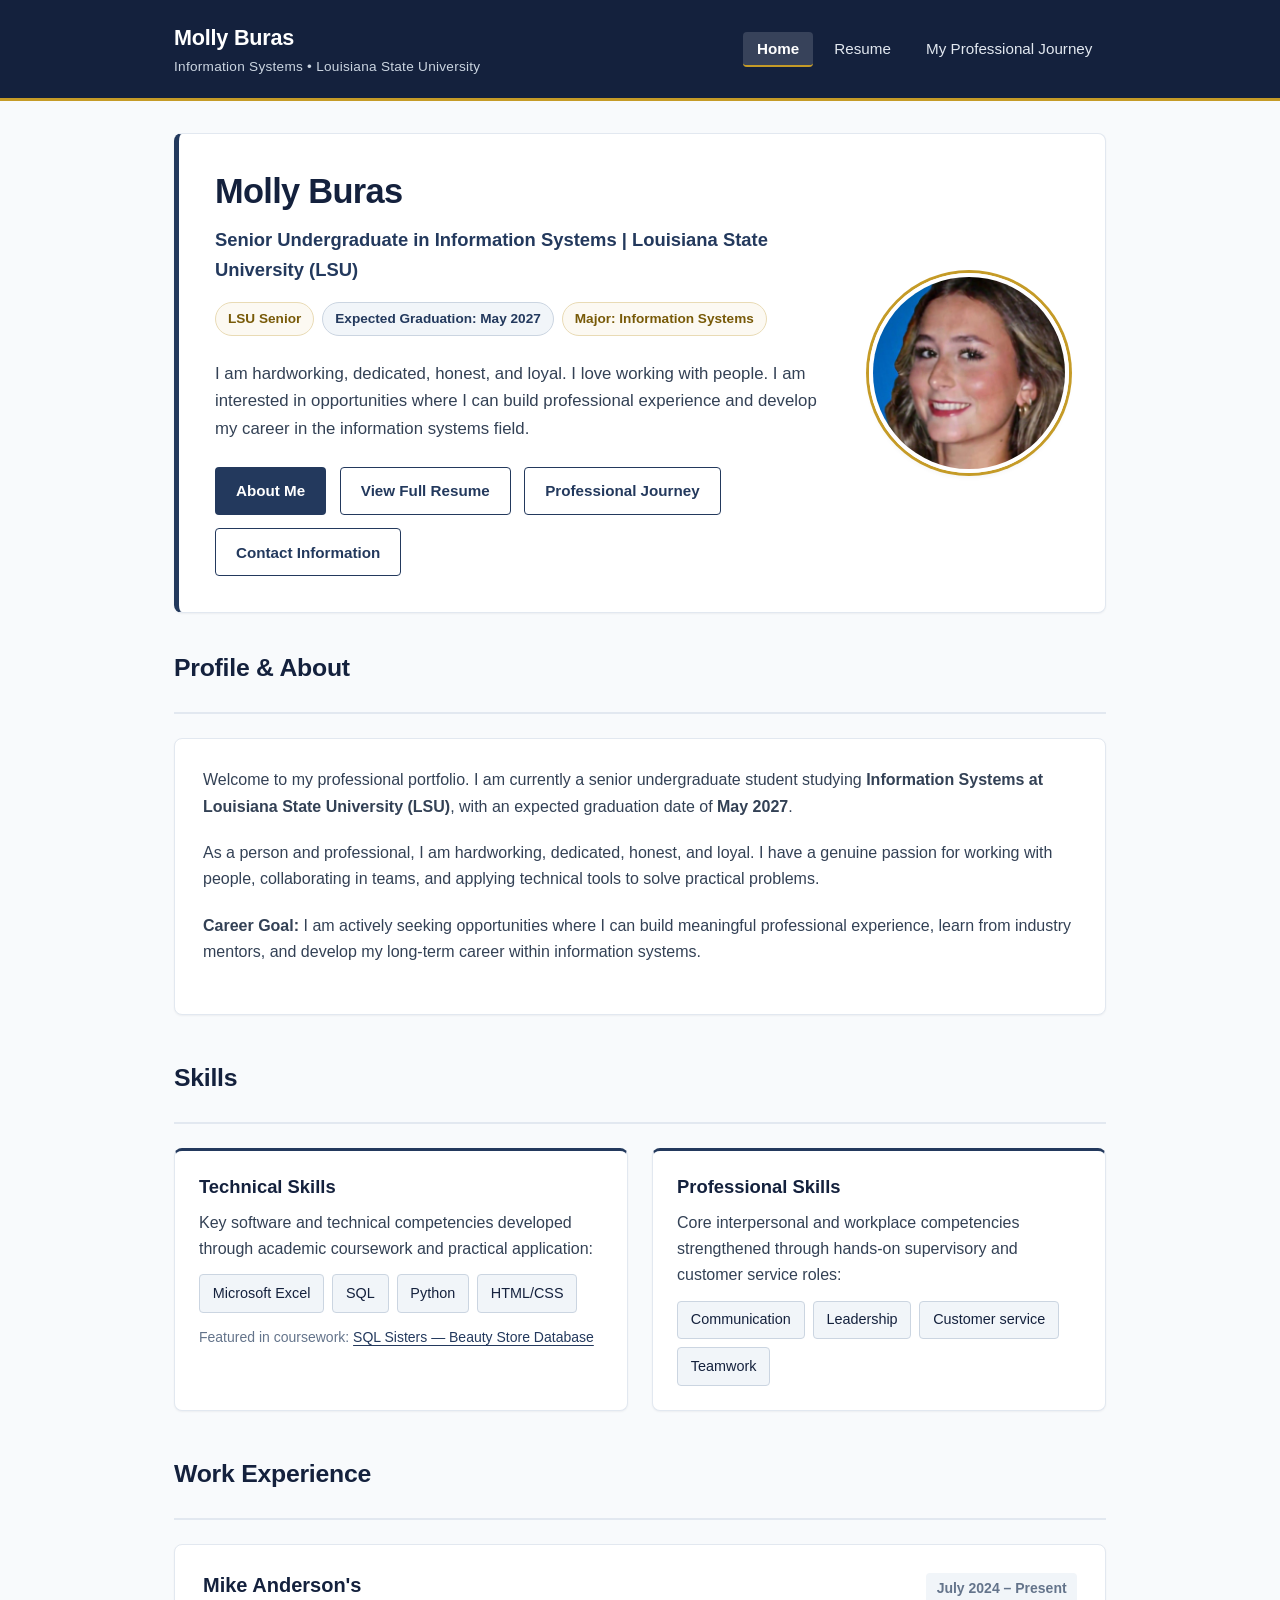
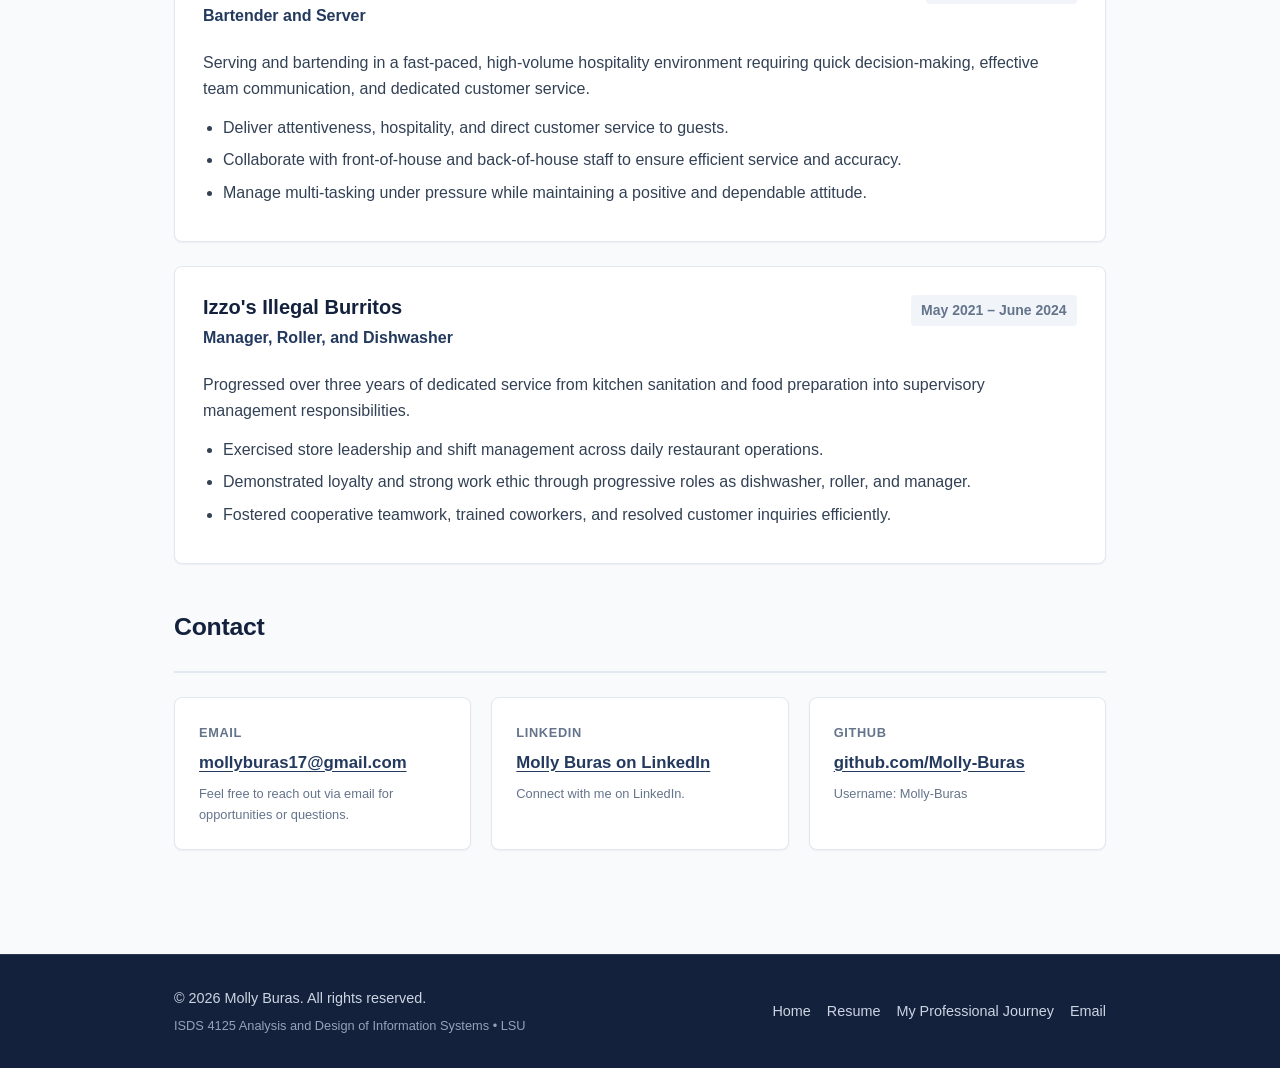
==== commit 02755490: "Added Profile Picture" ====
--- a/index.html
+++ b/index.html
@@ -34,25 +34,33 @@
 
     <!-- Hero / Welcome Panel -->
     <section class="hero-panel" aria-labelledby="hero-title">
-      <h1 id="hero-title">Molly Buras</h1>
-      <p class="hero-subtitle">Senior Undergraduate in Information Systems | Louisiana State University (LSU)</p>
-
-      <div class="badge-row">
-        <span class="meta-badge">LSU Senior</span>
-        <span class="meta-badge navy">Expected Graduation: May 2027</span>
-        <span class="meta-badge">Major: Information Systems</span>
-      </div>
-
-      <p class="hero-description">
-        I am hardworking, dedicated, honest, and loyal. I love working with people. I am interested in opportunities
-        where I can build professional experience and develop my career in the information systems field.
-      </p>
-
-      <div class="hero-actions">
-        <a href="#about" class="btn btn-primary">About Me</a>
-        <a href="resume.html" class="btn btn-secondary">View Full Resume</a>
-        <a href="project.html" class="btn btn-secondary">Professional Journey</a>
-        <a href="#contact" class="btn btn-secondary">Contact Information</a>
+      <div class="hero-content-wrapper">
+        <div class="hero-text">
+          <h1 id="hero-title">Molly Buras</h1>
+          <p class="hero-subtitle">Senior Undergraduate in Information Systems | Louisiana State University (LSU)</p>
+
+          <div class="badge-row">
+            <span class="meta-badge">LSU Senior</span>
+            <span class="meta-badge navy">Expected Graduation: May 2027</span>
+            <span class="meta-badge">Major: Information Systems</span>
+          </div>
+
+          <p class="hero-description">
+            I am hardworking, dedicated, honest, and loyal. I love working with people. I am interested in opportunities
+            where I can build professional experience and develop my career in the information systems field.
+          </p>
+
+          <div class="hero-actions">
+            <a href="#about" class="btn btn-primary">About Me</a>
+            <a href="resume.html" class="btn btn-secondary">View Full Resume</a>
+            <a href="project.html" class="btn btn-secondary">Professional Journey</a>
+            <a href="#contact" class="btn btn-secondary">Contact Information</a>
+          </div>
+        </div>
+
+        <div class="hero-image-wrapper">
+          <img src="images/LinkedInProfilePic.jpeg" alt="Molly Buras - Information Systems Senior at LSU" class="hero-profile-img" width="210" height="210">
+        </div>
       </div>
     </section>
 
--- a/styles.css
+++ b/styles.css
@@ -243,6 +243,41 @@
   padding: 2.25rem;
   margin-bottom: 2.5rem;
   box-shadow: var(--shadow-sm);
+}
+
+.hero-content-wrapper {
+  display: flex;
+  align-items: center;
+  justify-content: space-between;
+  gap: 2.25rem;
+}
+
+.hero-text {
+  flex: 1 1 auto;
+}
+
+.hero-image-wrapper {
+  flex-shrink: 0;
+  display: flex;
+  flex-direction: column;
+  align-items: center;
+  justify-content: center;
+}
+
+.hero-profile-img {
+  width: 200px;
+  height: 200px;
+  border-radius: 50%;
+  object-fit: cover;
+  object-position: center;
+  border: 4px solid #ffffff;
+  box-shadow: 0 0 0 3px var(--color-accent), var(--shadow-md);
+  transition: transform 0.25s ease, box-shadow 0.25s ease;
+}
+
+.hero-profile-img:hover {
+  transform: scale(1.02);
+  box-shadow: 0 0 0 3px var(--color-secondary-navy), var(--shadow-lg);
 }
 
 .hero-subtitle {
@@ -809,6 +844,21 @@
     grid-template-columns: 1fr;
   }
 
+  .hero-content-wrapper {
+    flex-direction: column-reverse;
+    align-items: center;
+    gap: 1.5rem;
+  }
+
+  .hero-image-wrapper {
+    align-self: center;
+  }
+
+  .hero-profile-img {
+    width: 170px;
+    height: 170px;
+  }
+
   .hero-panel,
   .resume-sheet,
   .journey-article {
@@ -835,6 +885,11 @@
     font-size: 1.35rem;
   }
 
+  .hero-profile-img {
+    width: 140px;
+    height: 140px;
+  }
+
   .hero-actions {
     flex-direction: column;
     width: 100%;
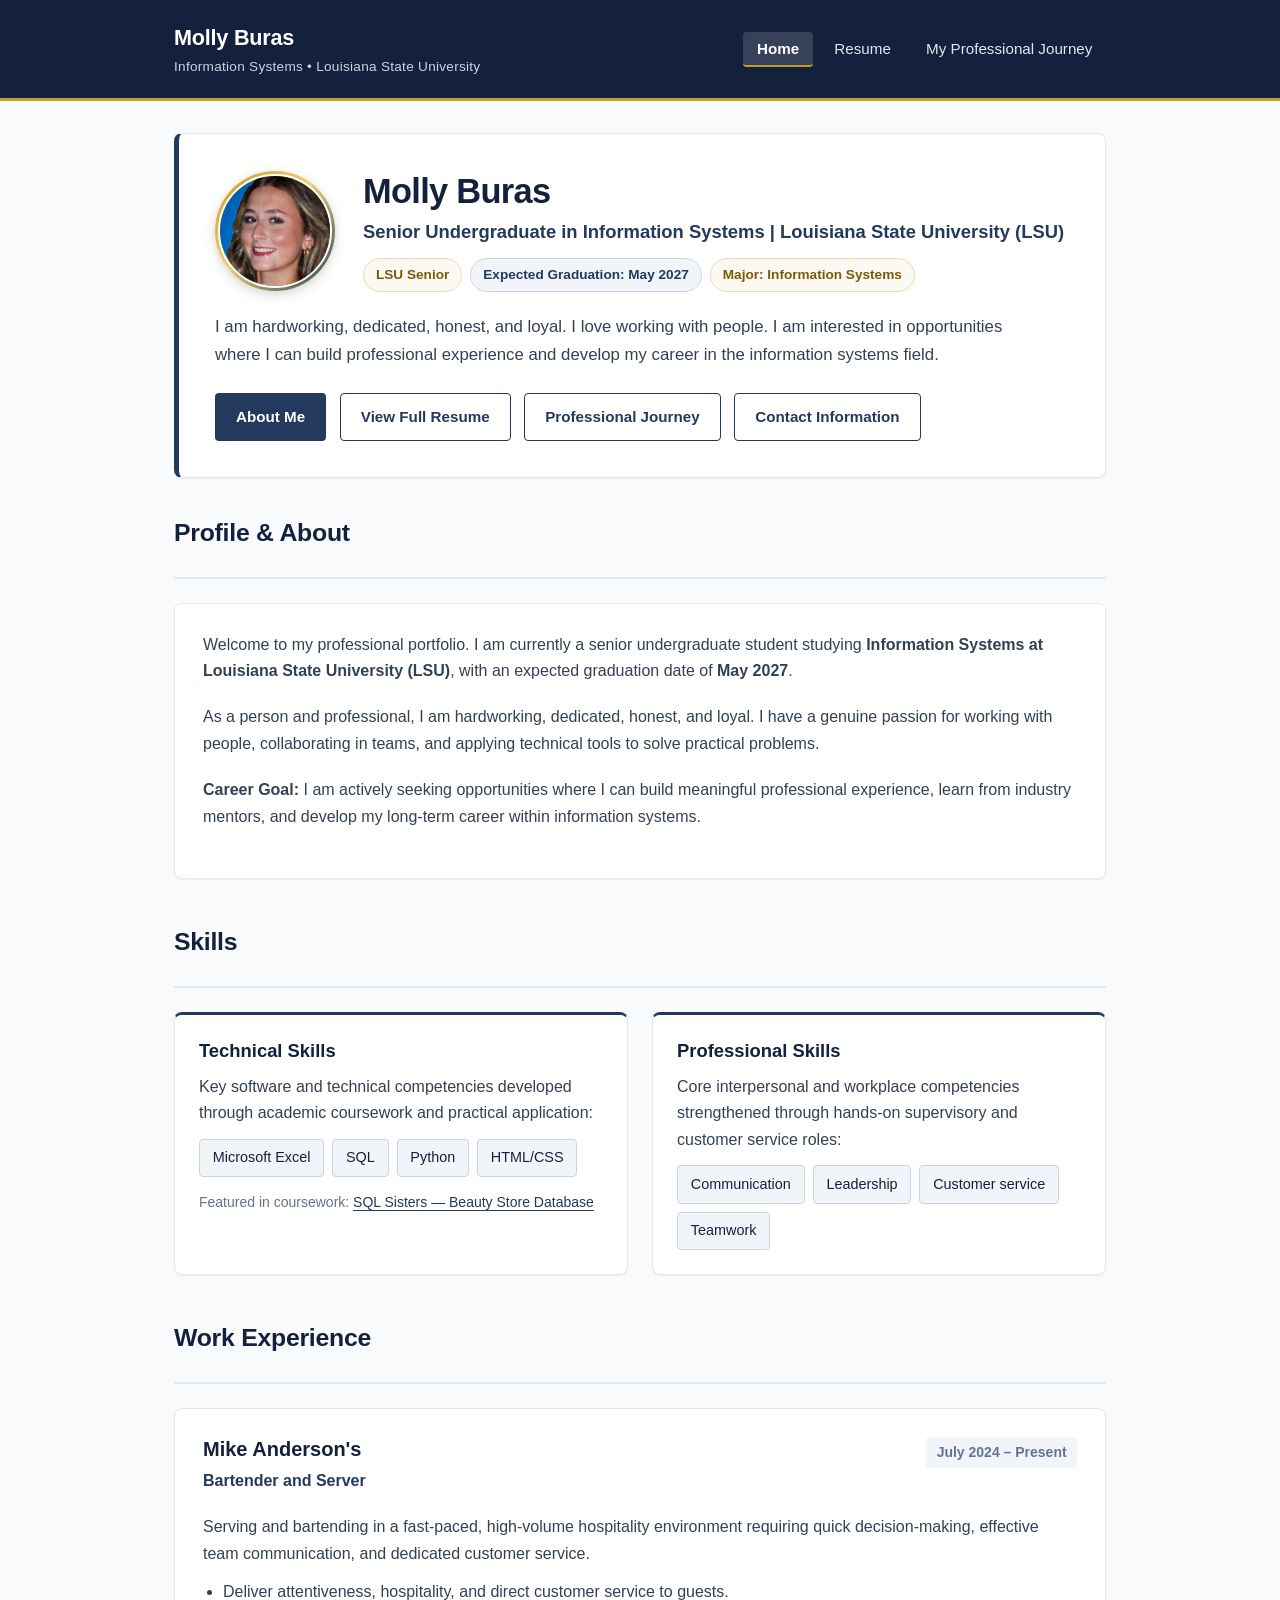
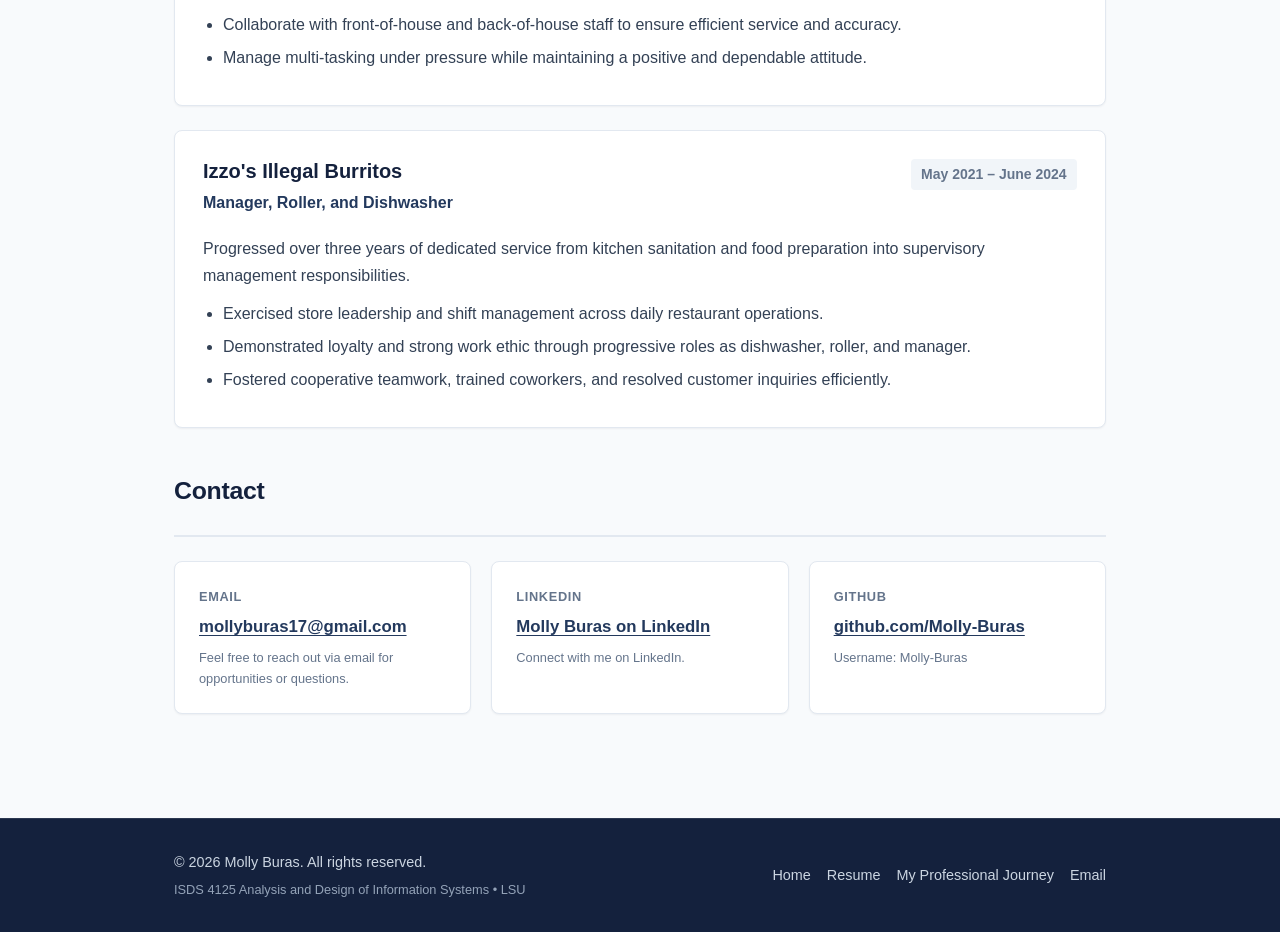
==== commit f3772a8a: "customized profile picture and made aesthetic changes" ====
--- a/index.html
+++ b/index.html
@@ -34,8 +34,12 @@
 
     <!-- Hero / Welcome Panel -->
     <section class="hero-panel" aria-labelledby="hero-title">
-      <div class="hero-content-wrapper">
-        <div class="hero-text">
+      <div class="hero-header">
+        <div class="hero-avatar-frame">
+          <img src="images/LinkedInProfilePic.jpeg" alt="Molly Buras - Information Systems Senior at LSU"
+            class="hero-avatar-img" width="125" height="125">
+        </div>
+        <div class="hero-header-text">
           <h1 id="hero-title">Molly Buras</h1>
           <p class="hero-subtitle">Senior Undergraduate in Information Systems | Louisiana State University (LSU)</p>
 
@@ -44,23 +48,19 @@
             <span class="meta-badge navy">Expected Graduation: May 2027</span>
             <span class="meta-badge">Major: Information Systems</span>
           </div>
-
-          <p class="hero-description">
-            I am hardworking, dedicated, honest, and loyal. I love working with people. I am interested in opportunities
-            where I can build professional experience and develop my career in the information systems field.
-          </p>
-
-          <div class="hero-actions">
-            <a href="#about" class="btn btn-primary">About Me</a>
-            <a href="resume.html" class="btn btn-secondary">View Full Resume</a>
-            <a href="project.html" class="btn btn-secondary">Professional Journey</a>
-            <a href="#contact" class="btn btn-secondary">Contact Information</a>
-          </div>
-        </div>
-
-        <div class="hero-image-wrapper">
-          <img src="images/LinkedInProfilePic.jpeg" alt="Molly Buras - Information Systems Senior at LSU" class="hero-profile-img" width="210" height="210">
-        </div>
+        </div>
+      </div>
+
+      <p class="hero-description">
+        I am hardworking, dedicated, honest, and loyal. I love working with people. I am interested in opportunities
+        where I can build professional experience and develop my career in the information systems field.
+      </p>
+
+      <div class="hero-actions">
+        <a href="#about" class="btn btn-primary">About Me</a>
+        <a href="resume.html" class="btn btn-secondary">View Full Resume</a>
+        <a href="project.html" class="btn btn-secondary">Professional Journey</a>
+        <a href="#contact" class="btn btn-secondary">Contact Information</a>
       </div>
     </section>
 
--- a/styles.css
+++ b/styles.css
@@ -245,39 +245,64 @@
   box-shadow: var(--shadow-sm);
 }
 
-.hero-content-wrapper {
+.hero-header {
   display: flex;
   align-items: center;
+  gap: 1.75rem;
+  margin-bottom: 1.35rem;
+}
+
+.hero-header.avatar-right {
+  flex-direction: row-reverse;
   justify-content: space-between;
-  gap: 2.25rem;
-}
-
-.hero-text {
-  flex: 1 1 auto;
-}
-
-.hero-image-wrapper {
+}
+
+.hero-avatar-frame {
+  width: 120px;
+  height: 120px;
+  min-width: 120px;
+  min-height: 120px;
   flex-shrink: 0;
-  display: flex;
-  flex-direction: column;
+  border-radius: 50%;
+  padding: 3px;
+  background: linear-gradient(135deg, var(--color-accent) 0%, #ecd078 45%, var(--color-secondary-navy) 100%);
+  box-shadow: 0 4px 14px rgba(20, 33, 61, 0.12), 0 2px 6px rgba(197, 155, 39, 0.2);
+  transition: transform 0.3s cubic-bezier(0.34, 1.56, 0.64, 1), box-shadow 0.3s ease;
+  display: flex;
   align-items: center;
   justify-content: center;
-}
-
-.hero-profile-img {
-  width: 200px;
-  height: 200px;
+  overflow: hidden;
+}
+
+.hero-avatar-frame:hover {
+  transform: scale(1.05);
+  box-shadow: 0 8px 20px rgba(20, 33, 61, 0.18), 0 3px 8px rgba(197, 155, 39, 0.3);
+}
+
+.hero-avatar-img {
+  width: 100%;
+  height: 100%;
   border-radius: 50%;
   object-fit: cover;
   object-position: center;
-  border: 4px solid #ffffff;
-  box-shadow: 0 0 0 3px var(--color-accent), var(--shadow-md);
-  transition: transform 0.25s ease, box-shadow 0.25s ease;
-}
-
-.hero-profile-img:hover {
-  transform: scale(1.02);
-  box-shadow: 0 0 0 3px var(--color-secondary-navy), var(--shadow-lg);
+  display: block;
+  border: 2.5px solid #ffffff;
+}
+
+.hero-header-text {
+  flex: 1 1 auto;
+}
+
+.hero-header-text h1 {
+  margin-bottom: 0.25rem;
+}
+
+.hero-header-text .hero-subtitle {
+  margin-bottom: 0.65rem;
+}
+
+.hero-header-text .badge-row {
+  margin-bottom: 0;
 }
 
 .hero-subtitle {
@@ -844,19 +869,15 @@
     grid-template-columns: 1fr;
   }
 
-  .hero-content-wrapper {
-    flex-direction: column-reverse;
-    align-items: center;
-    gap: 1.5rem;
-  }
-
-  .hero-image-wrapper {
-    align-self: center;
-  }
-
-  .hero-profile-img {
-    width: 170px;
-    height: 170px;
+  .hero-header {
+    gap: 1.25rem;
+  }
+
+  .hero-avatar-frame {
+    width: 110px;
+    height: 110px;
+    min-width: 110px;
+    min-height: 110px;
   }
 
   .hero-panel,
@@ -876,6 +897,29 @@
   }
 }
 
+@media (max-width: 580px) {
+  .hero-header {
+    flex-direction: column;
+    text-align: center;
+    gap: 1rem;
+  }
+
+  .hero-header.avatar-right {
+    flex-direction: column;
+  }
+
+  .hero-header .badge-row {
+    justify-content: center;
+  }
+
+  .hero-avatar-frame {
+    width: 100px;
+    height: 100px;
+    min-width: 100px;
+    min-height: 100px;
+  }
+}
+
 @media (max-width: 480px) {
   h1 {
     font-size: 1.75rem;
@@ -885,11 +929,6 @@
     font-size: 1.35rem;
   }
 
-  .hero-profile-img {
-    width: 140px;
-    height: 140px;
-  }
-
   .hero-actions {
     flex-direction: column;
     width: 100%;
